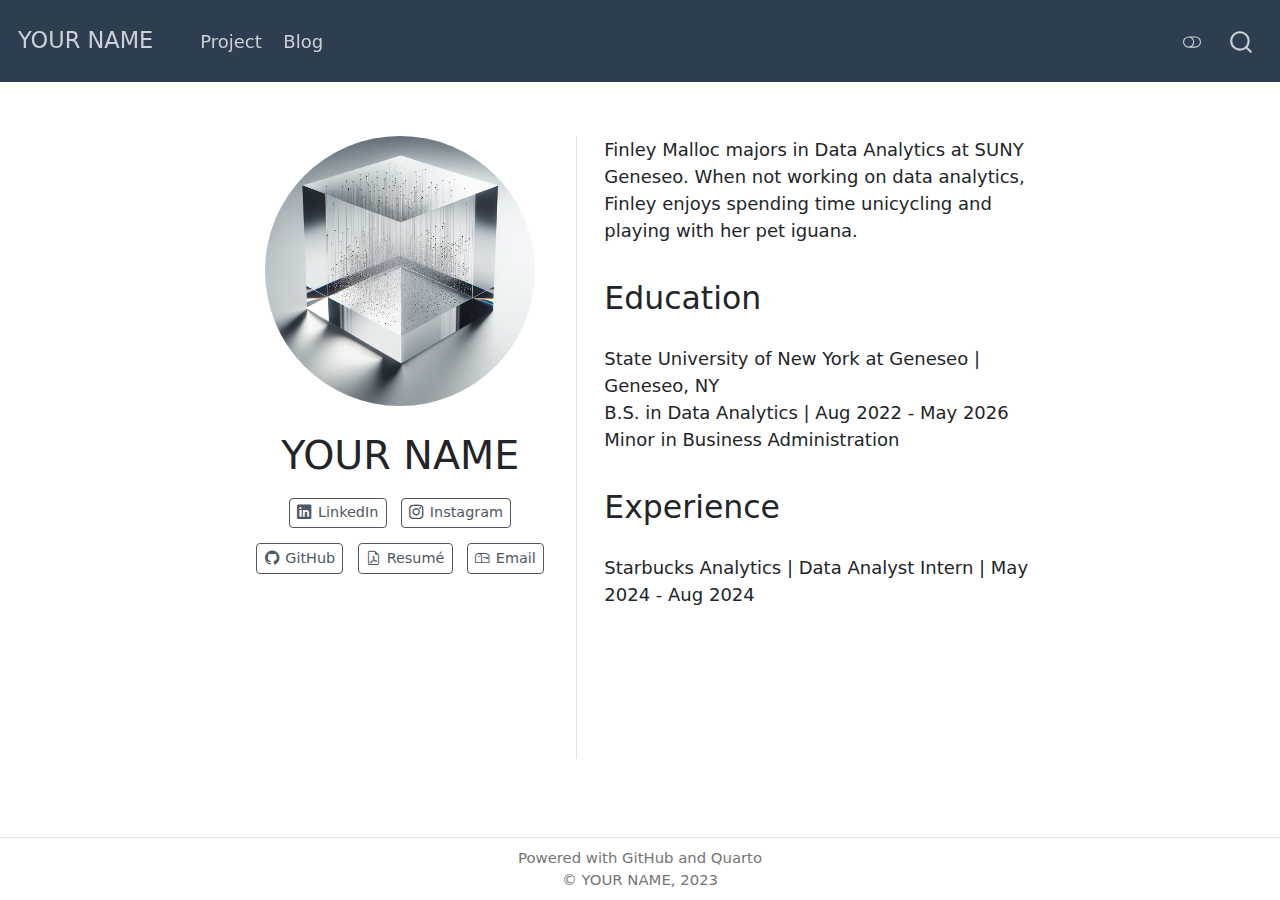
==== index.html @ 41de1e1e "my website" ====
<!DOCTYPE html>
<html xmlns="http://www.w3.org/1999/xhtml" lang="en" xml:lang="en"><head>

<meta charset="utf-8">
<meta name="generator" content="quarto-1.2.475">

<meta name="viewport" content="width=device-width, initial-scale=1.0, user-scalable=yes">


<title>YOUR NAME</title>
<style>
code{white-space: pre-wrap;}
span.smallcaps{font-variant: small-caps;}
div.columns{display: flex; gap: min(4vw, 1.5em);}
div.column{flex: auto; overflow-x: auto;}
div.hanging-indent{margin-left: 1.5em; text-indent: -1.5em;}
ul.task-list{list-style: none;}
ul.task-list li input[type="checkbox"] {
  width: 0.8em;
  margin: 0 0.8em 0.2em -1.6em;
  vertical-align: middle;
}
</style>


<script src="site_libs/quarto-nav/quarto-nav.js"></script>
<script src="site_libs/clipboard/clipboard.min.js"></script>
<script src="site_libs/quarto-search/autocomplete.umd.js"></script>
<script src="site_libs/quarto-search/fuse.min.js"></script>
<script src="site_libs/quarto-search/quarto-search.js"></script>
<meta name="quarto:offset" content="./">
<script src="site_libs/quarto-html/quarto.js"></script>
<script src="site_libs/quarto-html/popper.min.js"></script>
<script src="site_libs/quarto-html/tippy.umd.min.js"></script>
<link href="site_libs/quarto-html/tippy.css" rel="stylesheet">
<link href="site_libs/quarto-html/quarto-syntax-highlighting.css" rel="stylesheet" class="quarto-color-scheme" id="quarto-text-highlighting-styles">
<link href="site_libs/quarto-html/quarto-syntax-highlighting-dark.css" rel="prefetch" class="quarto-color-scheme quarto-color-alternate" id="quarto-text-highlighting-styles">
<script src="site_libs/bootstrap/bootstrap.min.js"></script>
<link href="site_libs/bootstrap/bootstrap-icons.css" rel="stylesheet">
<link href="site_libs/bootstrap/bootstrap.min.css" rel="stylesheet" class="quarto-color-scheme" id="quarto-bootstrap" data-mode="light">
<link href="site_libs/bootstrap/bootstrap-dark.min.css" rel="prefetch" class="quarto-color-scheme quarto-color-alternate" id="quarto-bootstrap" data-mode="dark">
<script id="quarto-search-options" type="application/json">{
  "location": "navbar",
  "copy-button": false,
  "collapse-after": 3,
  "panel-placement": "end",
  "type": "overlay",
  "limit": 20,
  "language": {
    "search-no-results-text": "No results",
    "search-matching-documents-text": "matching documents",
    "search-copy-link-title": "Copy link to search",
    "search-hide-matches-text": "Hide additional matches",
    "search-more-match-text": "more match in this document",
    "search-more-matches-text": "more matches in this document",
    "search-clear-button-title": "Clear",
    "search-detached-cancel-button-title": "Cancel",
    "search-submit-button-title": "Submit"
  }
}</script>


<link rel="stylesheet" href="styles.css">
</head>

<body class="nav-fixed fullcontent">

<div id="quarto-search-results"></div>
  <header id="quarto-header" class="headroom fixed-top">
    <nav class="navbar navbar-expand-lg navbar-dark ">
      <div class="navbar-container container-fluid">
      <div class="navbar-brand-container">
    <a class="navbar-brand" href="./index.html">
    <span class="navbar-title">YOUR NAME</span>
    </a>
  </div>
          <button class="navbar-toggler" type="button" data-bs-toggle="collapse" data-bs-target="#navbarCollapse" aria-controls="navbarCollapse" aria-expanded="false" aria-label="Toggle navigation" onclick="if (window.quartoToggleHeadroom) { window.quartoToggleHeadroom(); }">
  <span class="navbar-toggler-icon"></span>
</button>
          <div class="collapse navbar-collapse" id="navbarCollapse">
            <ul class="navbar-nav navbar-nav-scroll me-auto">
  <li class="nav-item">
    <a class="nav-link" href="./project.html">
 <span class="menu-text">Project</span></a>
  </li>  
  <li class="nav-item">
    <a class="nav-link" href="./blog-listing.html">
 <span class="menu-text">Blog</span></a>
  </li>  
</ul>
              <div class="quarto-toggle-container">
                  <a href="" class="quarto-color-scheme-toggle nav-link" onclick="window.quartoToggleColorScheme(); return false;" title="Toggle dark mode"><i class="bi"></i></a>
              </div>
              <div id="quarto-search" class="" title="Search"></div>
          </div> <!-- /navcollapse -->
      </div> <!-- /container-fluid -->
    </nav>
</header>
<!-- content -->
<div id="quarto-content" class="quarto-container page-columns page-rows-contents page-layout-article page-navbar">
<!-- sidebar -->
<!-- margin-sidebar -->
    
<!-- main -->
<div class="quarto-about-trestles">
  <div class="about-entity">
    <img src="img/profile.png" class="about-image
  round " style="height: 15em; width: 15em;">
<header id="title-block-header" class="quarto-title-block default">
<div class="quarto-title">
<h1 class="title">YOUR NAME</h1>
</div>
<div class="quarto-title-meta">
  </div>
</header>
    <div class="about-links">
  <a href="https://linkedin.com" class="about-link">
    <i class="bi bi-linkedin"></i>
     <span class="about-link-text">LinkedIn</span>
  </a>
  <a href="https://instagram.com" class="about-link">
    <i class="bi bi-instagram"></i>
     <span class="about-link-text">Instagram</span>
  </a>
  <a href="https://github.com" class="about-link">
    <i class="bi bi-github"></i>
     <span class="about-link-text">GitHub</span>
  </a>
  <a href="https://GITHUB_USERNAME.github.io/resume-example.pdf" class="about-link">
    <i class="bi bi-file-earmark-pdf"></i>
     <span class="about-link-text">Resumé</span>
  </a>
  <a href="mailto:YOUR_EMAIL@geneseo.edu" class="about-link">
    <i class="bi bi-mailbox"></i>
     <span class="about-link-text">Email</span>
  </a>
</div>
  </div>
  <div class="about-contents"><main class="content" id="quarto-document-content">
<p>Finley Malloc majors in Data Analytics at SUNY Geneseo. When not working on data analytics, Finley enjoys spending time unicycling and playing with her pet iguana.</p>
<section id="education" class="level2">
<h2 data-anchor-id="education">Education</h2>
<p>State University of New York at Geneseo | Geneseo, NY <br> B.S. in Data Analytics | Aug 2022 - May 2026 <br> Minor in Business Administration</p>
</section>
<section id="experience" class="level2">
<h2 data-anchor-id="experience">Experience</h2>
<p>Starbucks Analytics | Data Analyst Intern | May 2024 - Aug 2024</p>


</section>
</main></div>
</div>
 <!-- /main -->
<script type="text/javascript" src="links.js"></script>
<script id="quarto-html-after-body" type="application/javascript">
window.document.addEventListener("DOMContentLoaded", function (event) {
  const toggleBodyColorMode = (bsSheetEl) => {
    const mode = bsSheetEl.getAttribute("data-mode");
    const bodyEl = window.document.querySelector("body");
    if (mode === "dark") {
      bodyEl.classList.add("quarto-dark");
      bodyEl.classList.remove("quarto-light");
    } else {
      bodyEl.classList.add("quarto-light");
      bodyEl.classList.remove("quarto-dark");
    }
  }
  const toggleBodyColorPrimary = () => {
    const bsSheetEl = window.document.querySelector("link#quarto-bootstrap");
    if (bsSheetEl) {
      toggleBodyColorMode(bsSheetEl);
    }
  }
  toggleBodyColorPrimary();  
  const disableStylesheet = (stylesheets) => {
    for (let i=0; i < stylesheets.length; i++) {
      const stylesheet = stylesheets[i];
      stylesheet.rel = 'prefetch';
    }
  }
  const enableStylesheet = (stylesheets) => {
    for (let i=0; i < stylesheets.length; i++) {
      const stylesheet = stylesheets[i];
      stylesheet.rel = 'stylesheet';
    }
  }
  const manageTransitions = (selector, allowTransitions) => {
    const els = window.document.querySelectorAll(selector);
    for (let i=0; i < els.length; i++) {
      const el = els[i];
      if (allowTransitions) {
        el.classList.remove('notransition');
      } else {
        el.classList.add('notransition');
      }
    }
  }
  const toggleColorMode = (alternate) => {
    // Switch the stylesheets
    const alternateStylesheets = window.document.querySelectorAll('link.quarto-color-scheme.quarto-color-alternate');
    manageTransitions('#quarto-margin-sidebar .nav-link', false);
    if (alternate) {
      enableStylesheet(alternateStylesheets);
      for (const sheetNode of alternateStylesheets) {
        if (sheetNode.id === "quarto-bootstrap") {
          toggleBodyColorMode(sheetNode);
        }
      }
    } else {
      disableStylesheet(alternateStylesheets);
      toggleBodyColorPrimary();
    }
    manageTransitions('#quarto-margin-sidebar .nav-link', true);
    // Switch the toggles
    const toggles = window.document.querySelectorAll('.quarto-color-scheme-toggle');
    for (let i=0; i < toggles.length; i++) {
      const toggle = toggles[i];
      if (toggle) {
        if (alternate) {
          toggle.classList.add("alternate");     
        } else {
          toggle.classList.remove("alternate");
        }
      }
    }
    // Hack to workaround the fact that safari doesn't
    // properly recolor the scrollbar when toggling (#1455)
    if (navigator.userAgent.indexOf('Safari') > 0 && navigator.userAgent.indexOf('Chrome') == -1) {
      manageTransitions("body", false);
      window.scrollTo(0, 1);
      setTimeout(() => {
        window.scrollTo(0, 0);
        manageTransitions("body", true);
      }, 40);  
    }
  }
  const isFileUrl = () => { 
    return window.location.protocol === 'file:';
  }
  const hasAlternateSentinel = () => {  
    let styleSentinel = getColorSchemeSentinel();
    if (styleSentinel !== null) {
      return styleSentinel === "alternate";
    } else {
      return false;
    }
  }
  const setStyleSentinel = (alternate) => {
    const value = alternate ? "alternate" : "default";
    if (!isFileUrl()) {
      window.localStorage.setItem("quarto-color-scheme", value);
    } else {
      localAlternateSentinel = value;
    }
  }
  const getColorSchemeSentinel = () => {
    if (!isFileUrl()) {
      const storageValue = window.localStorage.getItem("quarto-color-scheme");
      return storageValue != null ? storageValue : localAlternateSentinel;
    } else {
      return localAlternateSentinel;
    }
  }
  let localAlternateSentinel = 'default';
  // Dark / light mode switch
  window.quartoToggleColorScheme = () => {
    // Read the current dark / light value 
    let toAlternate = !hasAlternateSentinel();
    toggleColorMode(toAlternate);
    setStyleSentinel(toAlternate);
  };
  // Ensure there is a toggle, if there isn't float one in the top right
  if (window.document.querySelector('.quarto-color-scheme-toggle') === null) {
    const a = window.document.createElement('a');
    a.classList.add('top-right');
    a.classList.add('quarto-color-scheme-toggle');
    a.href = "";
    a.onclick = function() { try { window.quartoToggleColorScheme(); } catch {} return false; };
    const i = window.document.createElement("i");
    i.classList.add('bi');
    a.appendChild(i);
    window.document.body.appendChild(a);
  }
  // Switch to dark mode if need be
  if (hasAlternateSentinel()) {
    toggleColorMode(true);
  } else {
    toggleColorMode(false);
  }
  const clipboard = new window.ClipboardJS('.code-copy-button', {
    target: function(trigger) {
      return trigger.previousElementSibling;
    }
  });
  clipboard.on('success', function(e) {
    // button target
    const button = e.trigger;
    // don't keep focus
    button.blur();
    // flash "checked"
    button.classList.add('code-copy-button-checked');
    var currentTitle = button.getAttribute("title");
    button.setAttribute("title", "Copied!");
    let tooltip;
    if (window.bootstrap) {
      button.setAttribute("data-bs-toggle", "tooltip");
      button.setAttribute("data-bs-placement", "left");
      button.setAttribute("data-bs-title", "Copied!");
      tooltip = new bootstrap.Tooltip(button, 
        { trigger: "manual", 
          customClass: "code-copy-button-tooltip",
          offset: [0, -8]});
      tooltip.show();    
    }
    setTimeout(function() {
      if (tooltip) {
        tooltip.hide();
        button.removeAttribute("data-bs-title");
        button.removeAttribute("data-bs-toggle");
        button.removeAttribute("data-bs-placement");
      }
      button.setAttribute("title", currentTitle);
      button.classList.remove('code-copy-button-checked');
    }, 1000);
    // clear code selection
    e.clearSelection();
  });
  function tippyHover(el, contentFn) {
    const config = {
      allowHTML: true,
      content: contentFn,
      maxWidth: 500,
      delay: 100,
      arrow: false,
      appendTo: function(el) {
          return el.parentElement;
      },
      interactive: true,
      interactiveBorder: 10,
      theme: 'quarto',
      placement: 'bottom-start'
    };
    window.tippy(el, config); 
  }
  const noterefs = window.document.querySelectorAll('a[role="doc-noteref"]');
  for (var i=0; i<noterefs.length; i++) {
    const ref = noterefs[i];
    tippyHover(ref, function() {
      // use id or data attribute instead here
      let href = ref.getAttribute('data-footnote-href') || ref.getAttribute('href');
      try { href = new URL(href).hash; } catch {}
      const id = href.replace(/^#\/?/, "");
      const note = window.document.getElementById(id);
      return note.innerHTML;
    });
  }
  const findCites = (el) => {
    const parentEl = el.parentElement;
    if (parentEl) {
      const cites = parentEl.dataset.cites;
      if (cites) {
        return {
          el,
          cites: cites.split(' ')
        };
      } else {
        return findCites(el.parentElement)
      }
    } else {
      return undefined;
    }
  };
  var bibliorefs = window.document.querySelectorAll('a[role="doc-biblioref"]');
  for (var i=0; i<bibliorefs.length; i++) {
    const ref = bibliorefs[i];
    const citeInfo = findCites(ref);
    if (citeInfo) {
      tippyHover(citeInfo.el, function() {
        var popup = window.document.createElement('div');
        citeInfo.cites.forEach(function(cite) {
          var citeDiv = window.document.createElement('div');
          citeDiv.classList.add('hanging-indent');
          citeDiv.classList.add('csl-entry');
          var biblioDiv = window.document.getElementById('ref-' + cite);
          if (biblioDiv) {
            citeDiv.innerHTML = biblioDiv.innerHTML;
          }
          popup.appendChild(citeDiv);
        });
        return popup.innerHTML;
      });
    }
  }
});
</script>
</div> <!-- /content -->
<footer class="footer">
  <div class="nav-footer">
      <div class="nav-footer-center">Powered with GitHub and Quarto<br>© YOUR NAME, 2023</div>
  </div>
</footer>



</body></html>
---- site_libs/quarto-html/tippy.css ----
.tippy-box[data-animation=fade][data-state=hidden]{opacity:0}[data-tippy-root]{max-width:calc(100vw - 10px)}.tippy-box{position:relative;background-color:#333;color:#fff;border-radius:4px;font-size:14px;line-height:1.4;white-space:normal;outline:0;transition-property:transform,visibility,opacity}.tippy-box[data-placement^=top]>.tippy-arrow{bottom:0}.tippy-box[data-placement^=top]>.tippy-arrow:before{bottom:-7px;left:0;border-width:8px 8px 0;border-top-color:initial;transform-origin:center top}.tippy-box[data-placement^=bottom]>.tippy-arrow{top:0}.tippy-box[data-placement^=bottom]>.tippy-arrow:before{top:-7px;left:0;border-width:0 8px 8px;border-bottom-color:initial;transform-origin:center bottom}.tippy-box[data-placement^=left]>.tippy-arrow{right:0}.tippy-box[data-placement^=left]>.tippy-arrow:before{border-width:8px 0 8px 8px;border-left-color:initial;right:-7px;transform-origin:center left}.tippy-box[data-placement^=right]>.tippy-arrow{left:0}.tippy-box[data-placement^=right]>.tippy-arrow:before{left:-7px;border-width:8px 8px 8px 0;border-right-color:initial;transform-origin:center right}.tippy-box[data-inertia][data-state=visible]{transition-timing-function:cubic-bezier(.54,1.5,.38,1.11)}.tippy-arrow{width:16px;height:16px;color:#333}.tippy-arrow:before{content:"";position:absolute;border-color:transparent;border-style:solid}.tippy-content{position:relative;padding:5px 9px;z-index:1}
---- site_libs/quarto-html/quarto-syntax-highlighting.css ----
/* quarto syntax highlight colors */
:root {
  --quarto-hl-al-color: #95da4c;
  --quarto-hl-an-color: #50a14f;
  --quarto-hl-at-color: #a626a4;
  --quarto-hl-bn-color: #986801;
  --quarto-hl-bu-color: #a626a4;
  --quarto-hl-ch-color: #50a14f;
  --quarto-hl-co-color: #a0a1a7;
  --quarto-hl-cv-color: #e45649;
  --quarto-hl-cn-color: #986801;
  --quarto-hl-cf-color: #a626a4;
  --quarto-hl-dt-color: #a626a4;
  --quarto-hl-dv-color: #986801;
  --quarto-hl-do-color: #e45649;
  --quarto-hl-er-color: #f44747;
  --quarto-hl-ex-color: #4078f2;
  --quarto-hl-fl-color: #986801;
  --quarto-hl-fu-color: #4078f2;
  --quarto-hl-im-color: #50a14f;
  --quarto-hl-in-color: #c45b00;
  --quarto-hl-kw-color: #a626a4;
  --quarto-hl-op-color: #a626a4;
  --quarto-hl-pp-color: #a626a4;
  --quarto-hl-re-color: #2980b9;
  --quarto-hl-sc-color: #0184bc;
  --quarto-hl-ss-color: #da4453;
  --quarto-hl-st-color: #50a14f;
  --quarto-hl-va-color: #e45649;
  --quarto-hl-vs-color: #da4453;
  --quarto-hl-wa-color: #da4453;
}

/* other quarto variables */
:root {
  --quarto-font-monospace: SFMono-Regular, Menlo, Monaco, Consolas, "Liberation Mono", "Courier New", monospace;
}

code span.al {
  font-weight: bold;
  color: #95da4c;
}

code span.an {
  color: #50a14f;
}

code span.at {
  color: #a626a4;
}

code span.bn {
  color: #986801;
}

code span.bu {
  color: #a626a4;
}

code span.ch {
  color: #50a14f;
}

code span.co {
  font-style: italic;
  color: #a0a1a7;
}

code span.cv {
  font-style: italic;
  color: #e45649;
}

code span.cn {
  color: #986801;
}

code span.cf {
  color: #a626a4;
}

code span.dt {
  color: #a626a4;
}

code span.dv {
  color: #986801;
}

code span.do {
  color: #e45649;
}

code span.er {
  color: #f44747;
  text-decoration: underline;
}

code span.ex {
  font-weight: bold;
  color: #4078f2;
}

code span.fl {
  color: #986801;
}

code span.fu {
  color: #4078f2;
}

code span.im {
  color: #50a14f;
}

code span.in {
  color: #c45b00;
}

code span.kw {
  color: #a626a4;
}

pre > code.sourceCode > span {
  color: #383a42;
}

code span {
  color: #383a42;
}

code.sourceCode > span {
  color: #383a42;
}

div.sourceCode,
div.sourceCode pre.sourceCode {
  color: #383a42;
}

code span.op {
  color: #a626a4;
}

code span.pp {
  color: #a626a4;
}

code span.re {
  color: #2980b9;
}

code span.sc {
  color: #0184bc;
}

code span.ss {
  color: #da4453;
}

code span.st {
  color: #50a14f;
}

code span.va {
  color: #e45649;
}

code span.vs {
  color: #da4453;
}

code span.wa {
  color: #da4453;
}

.prevent-inlining {
  content: "</";
}

/*# sourceMappingURL=debc5d5d77c3f9108843748ff7464032.css.map */
---- site_libs/quarto-html/quarto-syntax-highlighting-dark.css ----
/* quarto syntax highlight colors */
:root {
  --quarto-hl-al-color: #95da4c;
  --quarto-hl-an-color: #98c379;
  --quarto-hl-at-color: #c678dd;
  --quarto-hl-bn-color: #d19a66;
  --quarto-hl-bu-color: #c678dd;
  --quarto-hl-ch-color: #98c379;
  --quarto-hl-co-color: #5c6370;
  --quarto-hl-cv-color: #e06c75;
  --quarto-hl-cn-color: #d19a66;
  --quarto-hl-cf-color: #c678dd;
  --quarto-hl-dt-color: #c678dd;
  --quarto-hl-dv-color: #d19a66;
  --quarto-hl-do-color: #a43340;
  --quarto-hl-er-color: #f44747;
  --quarto-hl-ex-color: #61afef;
  --quarto-hl-fl-color: #d19a66;
  --quarto-hl-fu-color: #61afef;
  --quarto-hl-im-color: #98c379;
  --quarto-hl-in-color: #c45b00;
  --quarto-hl-kw-color: #c678dd;
  --quarto-hl-op-color: #c678dd;
  --quarto-hl-pp-color: #c678dd;
  --quarto-hl-re-color: #2980b9;
  --quarto-hl-sc-color: #56b6c2;
  --quarto-hl-ss-color: #da4453;
  --quarto-hl-st-color: #98c379;
  --quarto-hl-va-color: #e06c75;
  --quarto-hl-vs-color: #da4453;
  --quarto-hl-wa-color: #da4453;
}

/* other quarto variables */
:root {
  --quarto-font-monospace: SFMono-Regular, Menlo, Monaco, Consolas, "Liberation Mono", "Courier New", monospace;
}

code span.al {
  font-weight: bold;
  color: #95da4c;
}

code span.an {
  color: #98c379;
}

code span.at {
  color: #c678dd;
}

code span.bn {
  color: #d19a66;
}

code span.bu {
  color: #c678dd;
}

code span.ch {
  color: #98c379;
}

code span.co {
  font-style: italic;
  color: #5c6370;
}

code span.cv {
  font-style: italic;
  color: #e06c75;
}

code span.cn {
  color: #d19a66;
}

code span.cf {
  color: #c678dd;
}

code span.dt {
  color: #c678dd;
}

code span.dv {
  color: #d19a66;
}

code span.do {
  color: #a43340;
}

code span.er {
  color: #f44747;
  text-decoration: underline;
}

code span.ex {
  font-weight: bold;
  color: #61afef;
}

code span.fl {
  color: #d19a66;
}

code span.fu {
  color: #61afef;
}

code span.im {
  color: #98c379;
}

code span.in {
  color: #c45b00;
}

code span.kw {
  color: #c678dd;
}

pre > code.sourceCode > span {
  color: #abb2bf;
}

code span {
  color: #abb2bf;
}

code.sourceCode > span {
  color: #abb2bf;
}

div.sourceCode,
div.sourceCode pre.sourceCode {
  color: #abb2bf;
}

code span.op {
  color: #c678dd;
}

code span.pp {
  color: #c678dd;
}

code span.re {
  color: #2980b9;
}

code span.sc {
  color: #56b6c2;
}

code span.ss {
  color: #da4453;
}

code span.st {
  color: #98c379;
}

code span.va {
  color: #e06c75;
}

code span.vs {
  color: #da4453;
}

code span.wa {
  color: #da4453;
}

.prevent-inlining {
  content: "</";
}

/*# sourceMappingURL=935a306eefa94366c21e1a970dddb765.css.map */
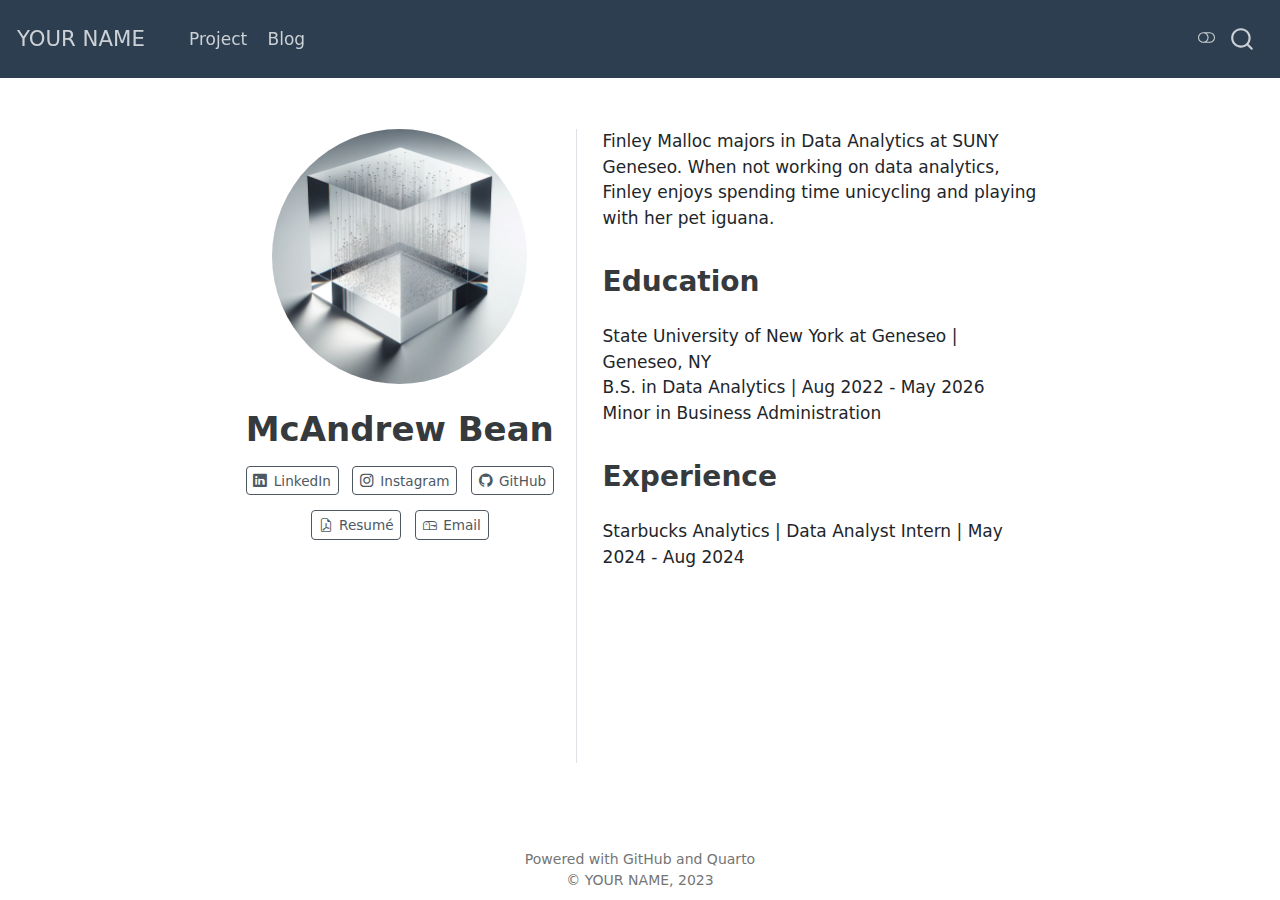
==== commit 8128afd7: "my website" ====
--- a/index.html
+++ b/index.html
@@ -2,12 +2,12 @@
 <html xmlns="http://www.w3.org/1999/xhtml" lang="en" xml:lang="en"><head>
 
 <meta charset="utf-8">
-<meta name="generator" content="quarto-1.2.475">
+<meta name="generator" content="quarto-1.3.353">
 
 <meta name="viewport" content="width=device-width, initial-scale=1.0, user-scalable=yes">
 
 
-<title>YOUR NAME</title>
+<title>YOUR NAME - McAndrew Bean</title>
 <style>
 code{white-space: pre-wrap;}
 span.smallcaps{font-variant: small-caps;}
@@ -17,7 +17,7 @@
 ul.task-list{list-style: none;}
 ul.task-list li input[type="checkbox"] {
   width: 0.8em;
-  margin: 0 0.8em 0.2em -1.6em;
+  margin: 0 0.8em 0.2em -1em; /* quarto-specific, see https://github.com/quarto-dev/quarto-cli/issues/4556 */ 
   vertical-align: middle;
 }
 </style>
@@ -74,24 +74,24 @@
     <span class="navbar-title">YOUR NAME</span>
     </a>
   </div>
+            <div id="quarto-search" class="" title="Search"></div>
           <button class="navbar-toggler" type="button" data-bs-toggle="collapse" data-bs-target="#navbarCollapse" aria-controls="navbarCollapse" aria-expanded="false" aria-label="Toggle navigation" onclick="if (window.quartoToggleHeadroom) { window.quartoToggleHeadroom(); }">
   <span class="navbar-toggler-icon"></span>
 </button>
           <div class="collapse navbar-collapse" id="navbarCollapse">
             <ul class="navbar-nav navbar-nav-scroll me-auto">
   <li class="nav-item">
-    <a class="nav-link" href="./project.html">
+    <a class="nav-link" href="./project.html" rel="" target="">
  <span class="menu-text">Project</span></a>
   </li>  
   <li class="nav-item">
-    <a class="nav-link" href="./blog-listing.html">
+    <a class="nav-link" href="./blog-listing.html" rel="" target="">
  <span class="menu-text">Blog</span></a>
   </li>  
 </ul>
-              <div class="quarto-toggle-container">
-                  <a href="" class="quarto-color-scheme-toggle nav-link" onclick="window.quartoToggleColorScheme(); return false;" title="Toggle dark mode"><i class="bi"></i></a>
-              </div>
-              <div id="quarto-search" class="" title="Search"></div>
+            <div class="quarto-navbar-tools ms-auto">
+  <a href="" class="quarto-color-scheme-toggle quarto-navigation-tool  px-1" onclick="window.quartoToggleColorScheme(); return false;" title="Toggle dark mode"><i class="bi"></i></a>
+</div>
           </div> <!-- /navcollapse -->
       </div> <!-- /container-fluid -->
     </nav>
@@ -108,29 +108,29 @@
   round " style="height: 15em; width: 15em;">
 <header id="title-block-header" class="quarto-title-block default">
 <div class="quarto-title">
-<h1 class="title">YOUR NAME</h1>
+<h1 class="title">McAndrew Bean</h1>
 </div>
 <div class="quarto-title-meta">
   </div>
 </header>
     <div class="about-links">
-  <a href="https://linkedin.com" class="about-link">
+  <a href="https://linkedin.com" class="about-link" rel="" target="">
     <i class="bi bi-linkedin"></i>
      <span class="about-link-text">LinkedIn</span>
   </a>
-  <a href="https://instagram.com" class="about-link">
+  <a href="https://instagram.com" class="about-link" rel="" target="">
     <i class="bi bi-instagram"></i>
      <span class="about-link-text">Instagram</span>
   </a>
-  <a href="https://github.com" class="about-link">
+  <a href="https://github.com" class="about-link" rel="" target="">
     <i class="bi bi-github"></i>
      <span class="about-link-text">GitHub</span>
   </a>
-  <a href="https://GITHUB_USERNAME.github.io/resume-example.pdf" class="about-link">
+  <a href="https://GITHUB_USERNAME.github.io/resume-example.pdf" class="about-link" rel="" target="">
     <i class="bi bi-file-earmark-pdf"></i>
      <span class="about-link-text">Resumé</span>
   </a>
-  <a href="mailto:YOUR_EMAIL@geneseo.edu" class="about-link">
+  <a href="mailto:YOUR_EMAIL@geneseo.edu" class="about-link" rel="" target="">
     <i class="bi bi-mailbox"></i>
      <span class="about-link-text">Email</span>
   </a>
@@ -287,9 +287,23 @@
   } else {
     toggleColorMode(false);
   }
+  const isCodeAnnotation = (el) => {
+    for (const clz of el.classList) {
+      if (clz.startsWith('code-annotation-')) {                     
+        return true;
+      }
+    }
+    return false;
+  }
   const clipboard = new window.ClipboardJS('.code-copy-button', {
-    target: function(trigger) {
-      return trigger.previousElementSibling;
+    text: function(trigger) {
+      const codeEl = trigger.previousElementSibling.cloneNode(true);
+      for (const childEl of codeEl.children) {
+        if (isCodeAnnotation(childEl)) {
+          childEl.remove();
+        }
+      }
+      return codeEl.innerText;
     }
   });
   clipboard.on('success', function(e) {
@@ -354,6 +368,92 @@
       return note.innerHTML;
     });
   }
+      let selectedAnnoteEl;
+      const selectorForAnnotation = ( cell, annotation) => {
+        let cellAttr = 'data-code-cell="' + cell + '"';
+        let lineAttr = 'data-code-annotation="' +  annotation + '"';
+        const selector = 'span[' + cellAttr + '][' + lineAttr + ']';
+        return selector;
+      }
+      const selectCodeLines = (annoteEl) => {
+        const doc = window.document;
+        const targetCell = annoteEl.getAttribute("data-target-cell");
+        const targetAnnotation = annoteEl.getAttribute("data-target-annotation");
+        const annoteSpan = window.document.querySelector(selectorForAnnotation(targetCell, targetAnnotation));
+        const lines = annoteSpan.getAttribute("data-code-lines").split(",");
+        const lineIds = lines.map((line) => {
+          return targetCell + "-" + line;
+        })
+        let top = null;
+        let height = null;
+        let parent = null;
+        if (lineIds.length > 0) {
+            //compute the position of the single el (top and bottom and make a div)
+            const el = window.document.getElementById(lineIds[0]);
+            top = el.offsetTop;
+            height = el.offsetHeight;
+            parent = el.parentElement.parentElement;
+          if (lineIds.length > 1) {
+            const lastEl = window.document.getElementById(lineIds[lineIds.length - 1]);
+            const bottom = lastEl.offsetTop + lastEl.offsetHeight;
+            height = bottom - top;
+          }
+          if (top !== null && height !== null && parent !== null) {
+            // cook up a div (if necessary) and position it 
+            let div = window.document.getElementById("code-annotation-line-highlight");
+            if (div === null) {
+              div = window.document.createElement("div");
+              div.setAttribute("id", "code-annotation-line-highlight");
+              div.style.position = 'absolute';
+              parent.appendChild(div);
+            }
+            div.style.top = top - 2 + "px";
+            div.style.height = height + 4 + "px";
+            let gutterDiv = window.document.getElementById("code-annotation-line-highlight-gutter");
+            if (gutterDiv === null) {
+              gutterDiv = window.document.createElement("div");
+              gutterDiv.setAttribute("id", "code-annotation-line-highlight-gutter");
+              gutterDiv.style.position = 'absolute';
+              const codeCell = window.document.getElementById(targetCell);
+              const gutter = codeCell.querySelector('.code-annotation-gutter');
+              gutter.appendChild(gutterDiv);
+            }
+            gutterDiv.style.top = top - 2 + "px";
+            gutterDiv.style.height = height + 4 + "px";
+          }
+          selectedAnnoteEl = annoteEl;
+        }
+      };
+      const unselectCodeLines = () => {
+        const elementsIds = ["code-annotation-line-highlight", "code-annotation-line-highlight-gutter"];
+        elementsIds.forEach((elId) => {
+          const div = window.document.getElementById(elId);
+          if (div) {
+            div.remove();
+          }
+        });
+        selectedAnnoteEl = undefined;
+      };
+      // Attach click handler to the DT
+      const annoteDls = window.document.querySelectorAll('dt[data-target-cell]');
+      for (const annoteDlNode of annoteDls) {
+        annoteDlNode.addEventListener('click', (event) => {
+          const clickedEl = event.target;
+          if (clickedEl !== selectedAnnoteEl) {
+            unselectCodeLines();
+            const activeEl = window.document.querySelector('dt[data-target-cell].code-annotation-active');
+            if (activeEl) {
+              activeEl.classList.remove('code-annotation-active');
+            }
+            selectCodeLines(clickedEl);
+            clickedEl.classList.add('code-annotation-active');
+          } else {
+            // Unselect the line
+            unselectCodeLines();
+            clickedEl.classList.remove('code-annotation-active');
+          }
+        });
+      }
   const findCites = (el) => {
     const parentEl = el.parentElement;
     if (parentEl) {
@@ -396,7 +496,13 @@
 </div> <!-- /content -->
 <footer class="footer">
   <div class="nav-footer">
-      <div class="nav-footer-center">Powered with GitHub and Quarto<br>© YOUR NAME, 2023</div>
+    <div class="nav-footer-left">
+      &nbsp;
+    </div>   
+    <div class="nav-footer-center">Powered with GitHub and Quarto<br>© YOUR NAME, 2023</div>
+    <div class="nav-footer-right">
+      &nbsp;
+    </div>
   </div>
 </footer>
 
--- a/site_libs/quarto-html/quarto-syntax-highlighting.css
+++ b/site_libs/quarto-html/quarto-syntax-highlighting.css
@@ -37,6 +37,7 @@
 }
 
 code span.al {
+  background-color: #4d1f24;
   font-weight: bold;
   color: #95da4c;
 }
@@ -147,6 +148,7 @@
 }
 
 code span.re {
+  background-color: #153042;
   color: #2980b9;
 }
 
--- a/site_libs/quarto-html/quarto-syntax-highlighting-dark.css
+++ b/site_libs/quarto-html/quarto-syntax-highlighting-dark.css
@@ -37,6 +37,7 @@
 }
 
 code span.al {
+  background-color: #4d1f24;
   font-weight: bold;
   color: #95da4c;
 }
@@ -147,6 +148,7 @@
 }
 
 code span.re {
+  background-color: #153042;
   color: #2980b9;
 }
 
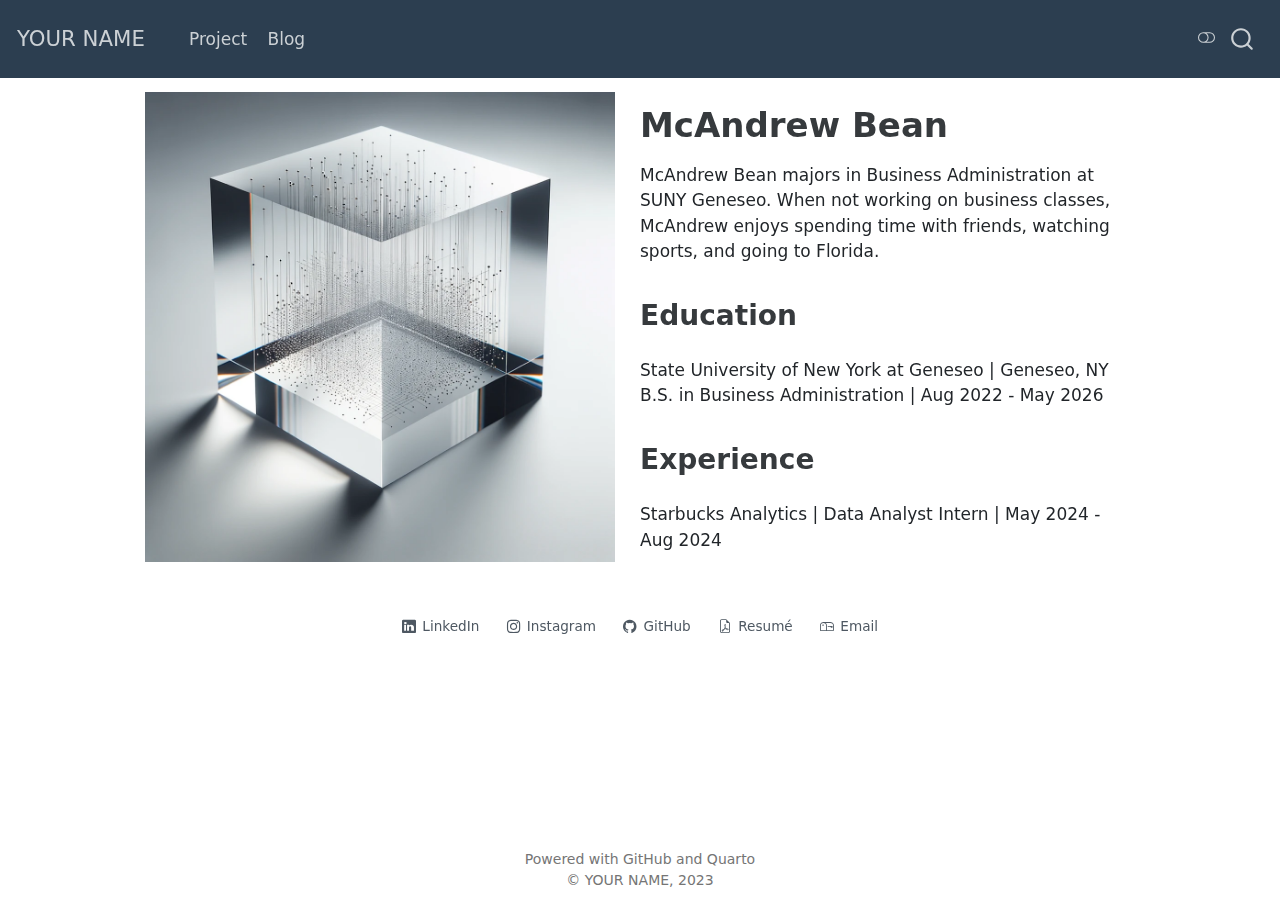
==== commit 945dec58: "my website" ====
--- a/index.html
+++ b/index.html
@@ -102,18 +102,30 @@
 <!-- margin-sidebar -->
     
 <!-- main -->
-<div class="quarto-about-trestles">
-  <div class="about-entity">
-    <img src="img/profile.png" class="about-image
-  round " style="height: 15em; width: 15em;">
-<header id="title-block-header" class="quarto-title-block default">
+<div class="quarto-about-broadside column-page">
+  <div class="about-main">
+    <div class="about-entity" style="background-image: url('img/profile.png')"></div>
+    <div class="about-contents"><header id="title-block-header" class="quarto-title-block default">
 <div class="quarto-title">
 <h1 class="title">McAndrew Bean</h1>
 </div>
 <div class="quarto-title-meta">
   </div>
-</header>
-    <div class="about-links">
+</header><main class="content" id="quarto-document-content">
+<p>McAndrew Bean majors in Business Administration at SUNY Geneseo. When not working on business classes, McAndrew enjoys spending time with friends, watching sports, and going to Florida.</p>
+<section id="education" class="level2">
+<h2 data-anchor-id="education">Education</h2>
+<p>State University of New York at Geneseo | Geneseo, NY <br> B.S. in Business Administration | Aug 2022 - May 2026 <br></p>
+</section>
+<section id="experience" class="level2">
+<h2 data-anchor-id="experience">Experience</h2>
+<p>Starbucks Analytics | Data Analyst Intern | May 2024 - Aug 2024</p>
+
+
+</section>
+</main></div>
+  </div>
+  <div class="about-links">
   <a href="https://linkedin.com" class="about-link" rel="" target="">
     <i class="bi bi-linkedin"></i>
      <span class="about-link-text">LinkedIn</span>
@@ -135,20 +147,6 @@
      <span class="about-link-text">Email</span>
   </a>
 </div>
-  </div>
-  <div class="about-contents"><main class="content" id="quarto-document-content">
-<p>Finley Malloc majors in Data Analytics at SUNY Geneseo. When not working on data analytics, Finley enjoys spending time unicycling and playing with her pet iguana.</p>
-<section id="education" class="level2">
-<h2 data-anchor-id="education">Education</h2>
-<p>State University of New York at Geneseo | Geneseo, NY <br> B.S. in Data Analytics | Aug 2022 - May 2026 <br> Minor in Business Administration</p>
-</section>
-<section id="experience" class="level2">
-<h2 data-anchor-id="experience">Experience</h2>
-<p>Starbucks Analytics | Data Analyst Intern | May 2024 - Aug 2024</p>
-
-
-</section>
-</main></div>
 </div>
  <!-- /main -->
 <script type="text/javascript" src="links.js"></script>
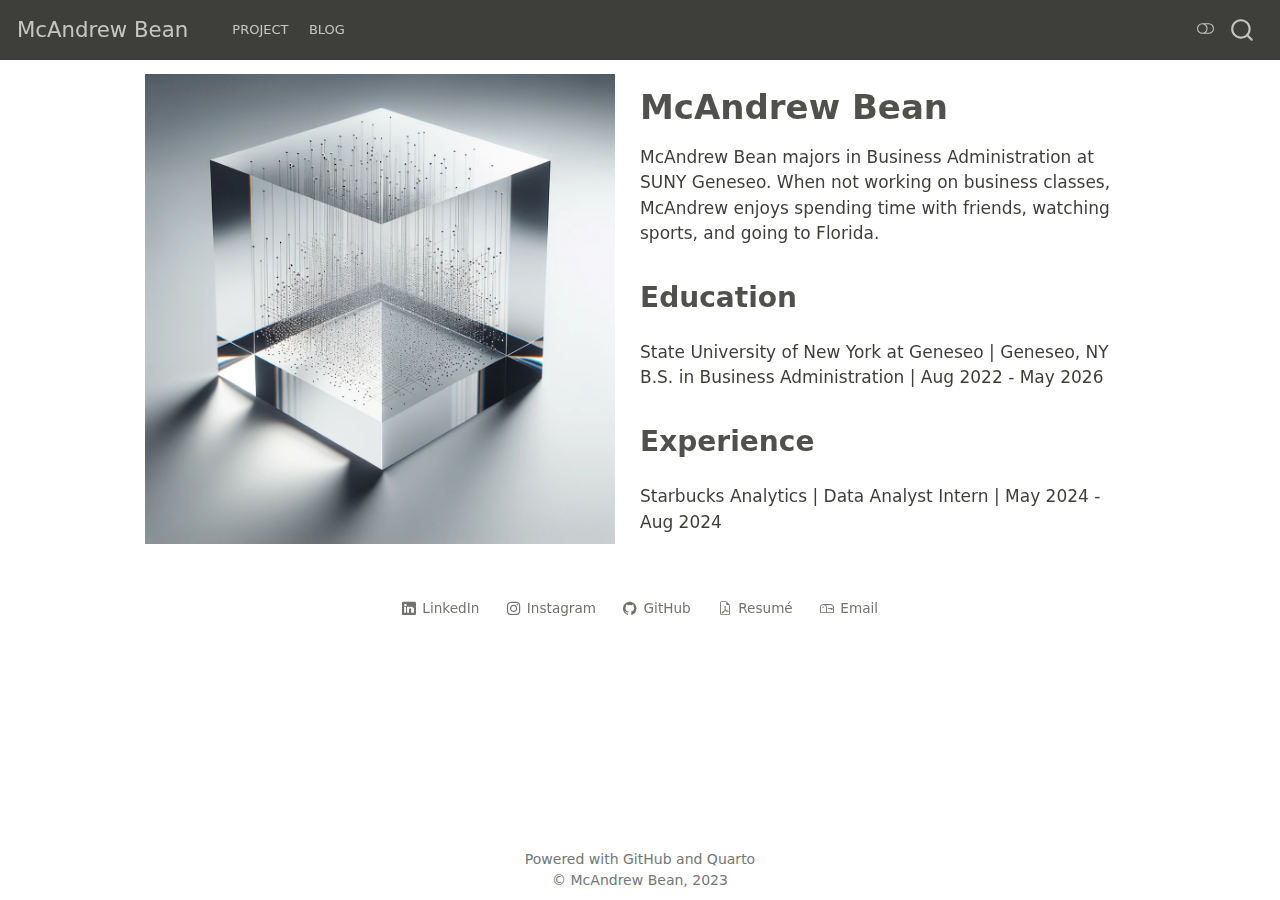
==== commit 97a15153: "my website" ====
--- a/index.html
+++ b/index.html
@@ -7,7 +7,7 @@
 <meta name="viewport" content="width=device-width, initial-scale=1.0, user-scalable=yes">
 
 
-<title>YOUR NAME - McAndrew Bean</title>
+<title>McAndrew Bean</title>
 <style>
 code{white-space: pre-wrap;}
 span.smallcaps{font-variant: small-caps;}
@@ -38,7 +38,7 @@
 <script src="site_libs/bootstrap/bootstrap.min.js"></script>
 <link href="site_libs/bootstrap/bootstrap-icons.css" rel="stylesheet">
 <link href="site_libs/bootstrap/bootstrap.min.css" rel="stylesheet" class="quarto-color-scheme" id="quarto-bootstrap" data-mode="light">
-<link href="site_libs/bootstrap/bootstrap-dark.min.css" rel="prefetch" class="quarto-color-scheme quarto-color-alternate" id="quarto-bootstrap" data-mode="dark">
+<link href="site_libs/bootstrap/bootstrap-dark.min.css" rel="prefetch" class="quarto-color-scheme quarto-color-alternate" id="quarto-bootstrap" data-mode="light">
 <script id="quarto-search-options" type="application/json">{
   "location": "navbar",
   "copy-button": false,
@@ -71,7 +71,7 @@
       <div class="navbar-container container-fluid">
       <div class="navbar-brand-container">
     <a class="navbar-brand" href="./index.html">
-    <span class="navbar-title">YOUR NAME</span>
+    <span class="navbar-title">McAndrew Bean</span>
     </a>
   </div>
             <div id="quarto-search" class="" title="Search"></div>
@@ -126,7 +126,7 @@
 </main></div>
   </div>
   <div class="about-links">
-  <a href="https://linkedin.com" class="about-link" rel="" target="">
+  <a href="https://www.linkedin.com/in/mac-bean-68327224a/" class="about-link" rel="" target="">
     <i class="bi bi-linkedin"></i>
      <span class="about-link-text">LinkedIn</span>
   </a>
@@ -497,7 +497,7 @@
     <div class="nav-footer-left">
       &nbsp;
     </div>   
-    <div class="nav-footer-center">Powered with GitHub and Quarto<br>© YOUR NAME, 2023</div>
+    <div class="nav-footer-center">Powered with GitHub and Quarto<br>© McAndrew Bean, 2023</div>
     <div class="nav-footer-right">
       &nbsp;
     </div>
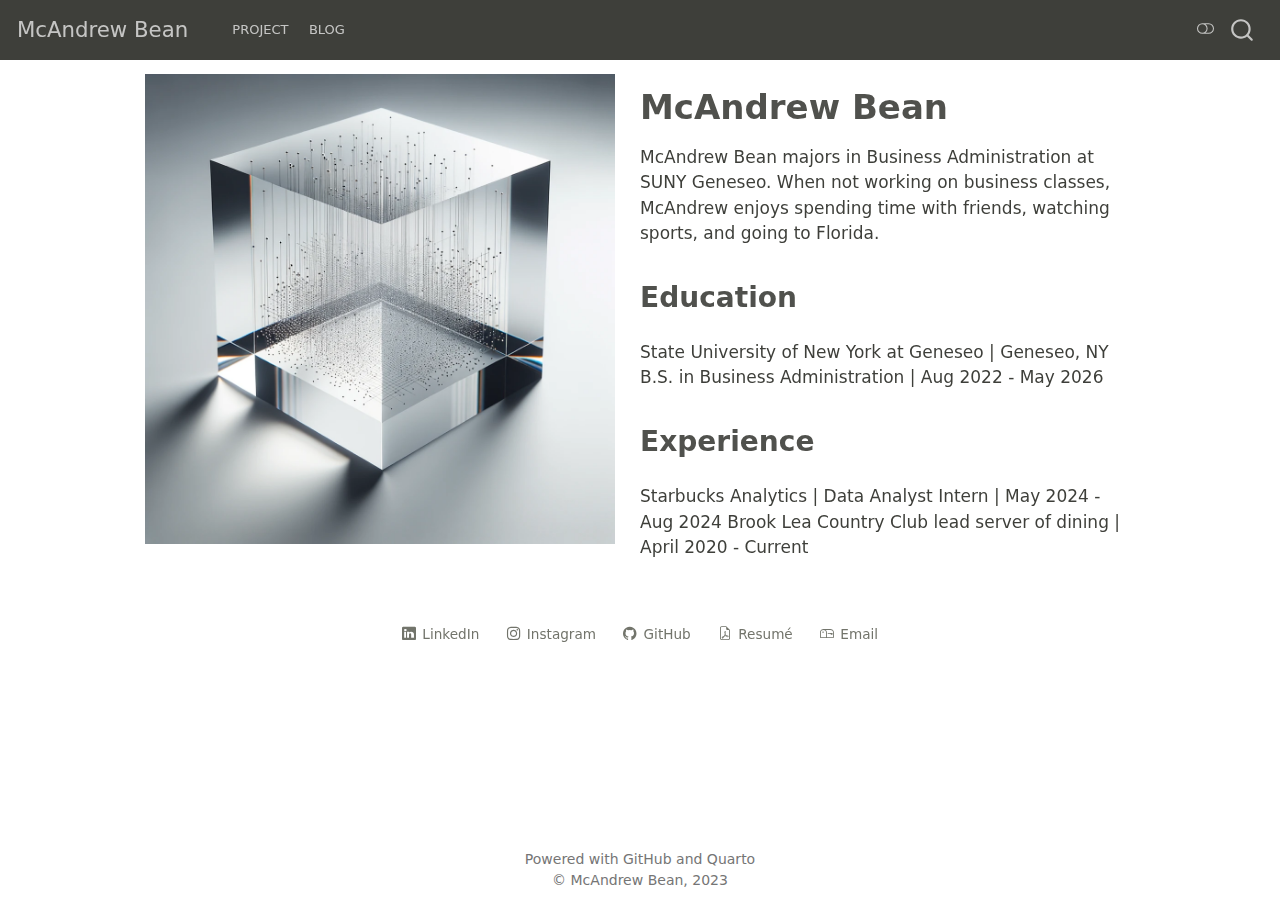
==== commit 7fa3da02: "my website" ====
--- a/index.html
+++ b/index.html
@@ -119,7 +119,7 @@
 </section>
 <section id="experience" class="level2">
 <h2 data-anchor-id="experience">Experience</h2>
-<p>Starbucks Analytics | Data Analyst Intern | May 2024 - Aug 2024</p>
+<p>Starbucks Analytics | Data Analyst Intern | May 2024 - Aug 2024 Brook Lea Country Club lead server of dining | April 2020 - Current</p>
 
 
 </section>
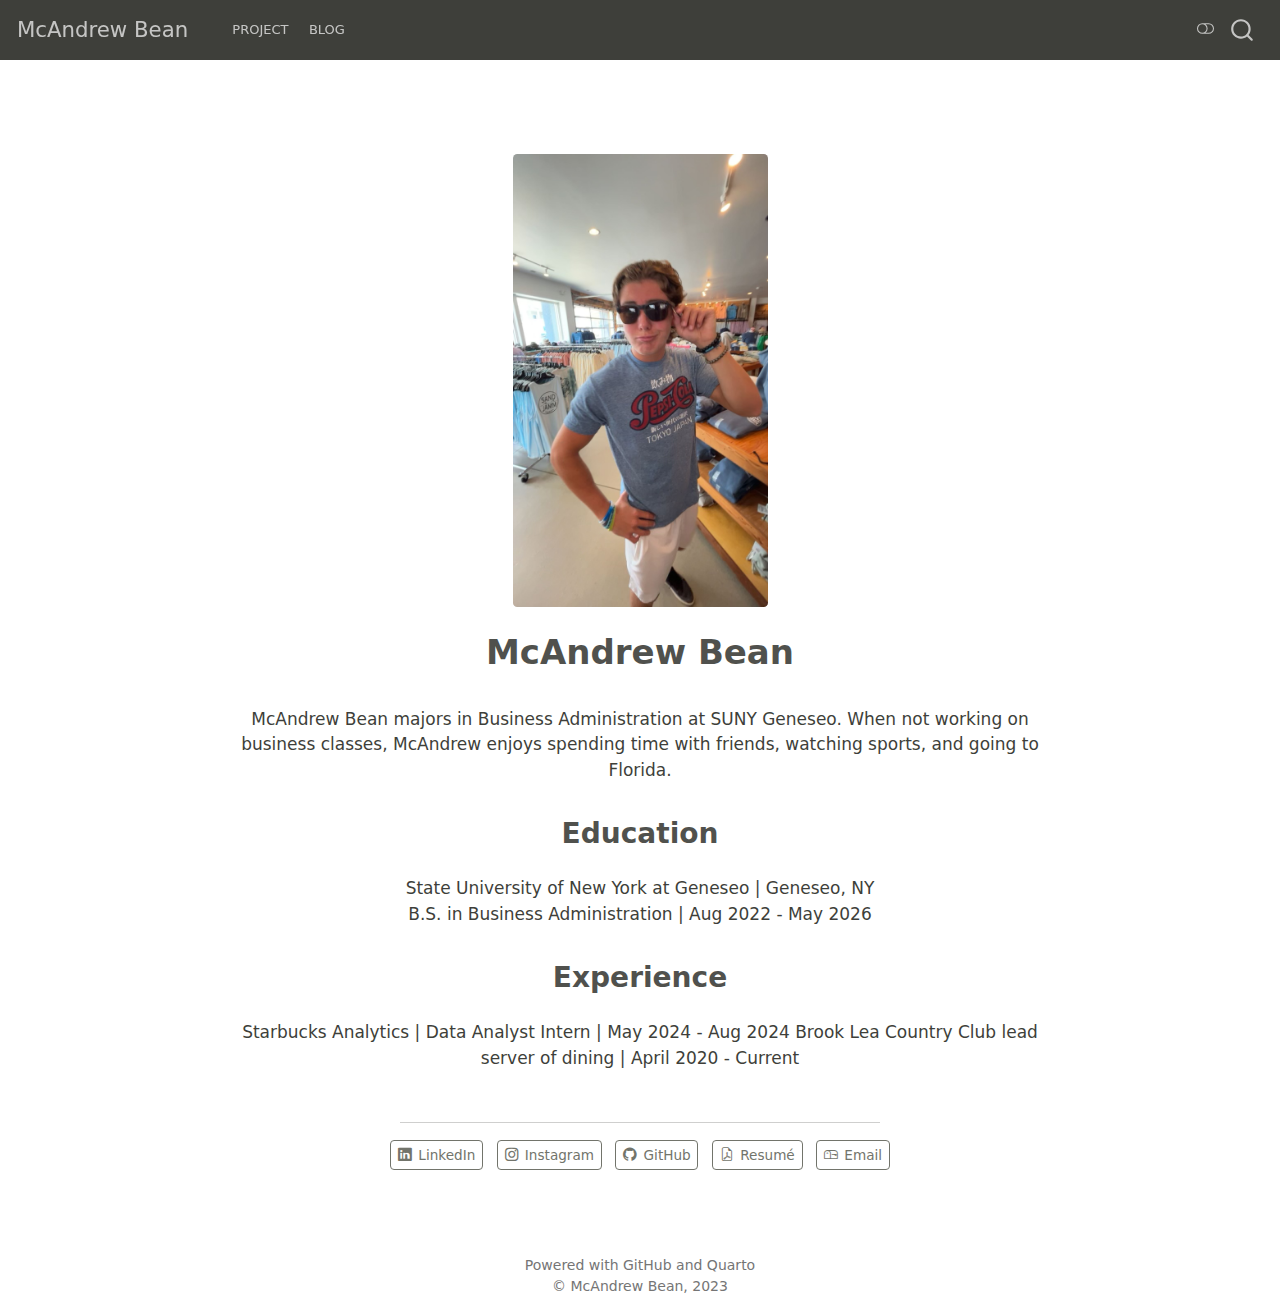
==== commit 27f8b7bd: "my website" ====
--- a/index.html
+++ b/index.html
@@ -102,10 +102,10 @@
 <!-- margin-sidebar -->
     
 <!-- main -->
-<div class="quarto-about-broadside column-page">
-  <div class="about-main">
-    <div class="about-entity" style="background-image: url('img/profile.png')"></div>
-    <div class="about-contents"><header id="title-block-header" class="quarto-title-block default">
+<div class="quarto-about-jolla">
+  <img src="Danl proj pic.png" class="about-image
+  rounded " style="width: 15em;">
+ <header id="title-block-header" class="quarto-title-block default">
 <div class="quarto-title">
 <h1 class="title">McAndrew Bean</h1>
 </div>
@@ -123,9 +123,9 @@
 
 
 </section>
-</main></div>
-  </div>
-  <div class="about-links">
+</main> 
+  <hr class="about-sep">
+   <div class="about-links">
   <a href="https://www.linkedin.com/in/mac-bean-68327224a/" class="about-link" rel="" target="">
     <i class="bi bi-linkedin"></i>
      <span class="about-link-text">LinkedIn</span>
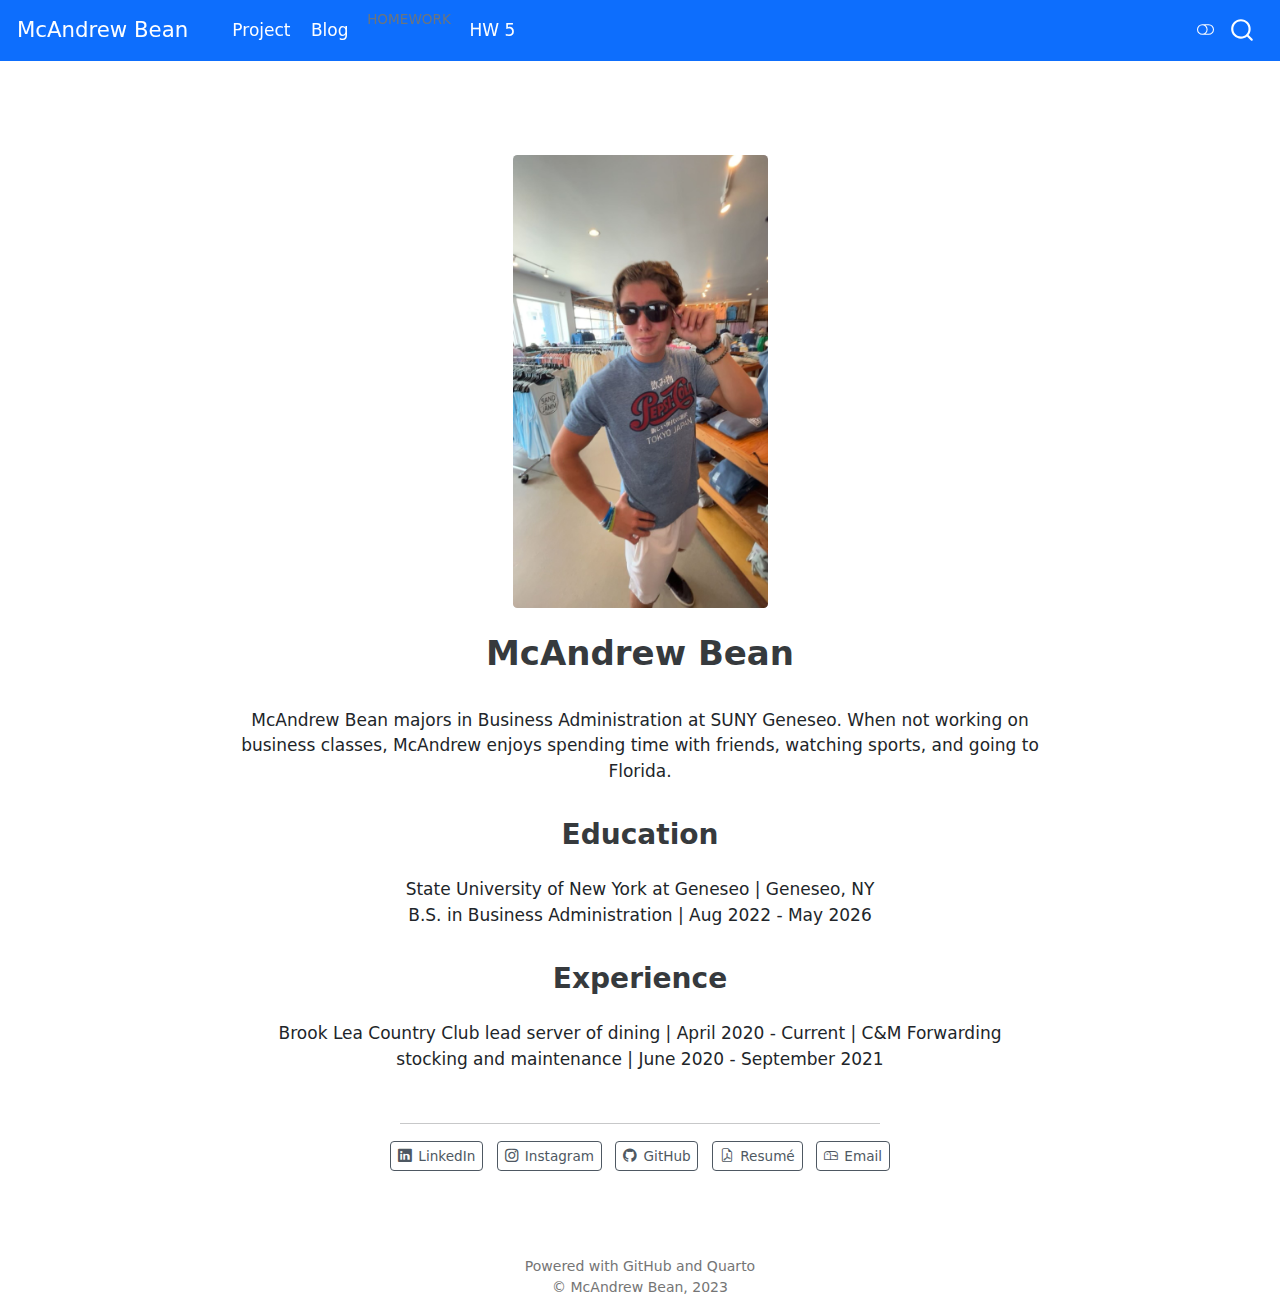
==== commit 9d2b4e31: "my website" ====
--- a/index.html
+++ b/index.html
@@ -88,6 +88,12 @@
     <a class="nav-link" href="./blog-listing.html" rel="" target="">
  <span class="menu-text">Blog</span></a>
   </li>  
+  <li class="dropdown-header">
+ <span class="menu-text">Homework</span></li>
+  <li class="nav-item">
+    <a class="nav-link" href="./danl200-hw5-bean-mcandrew.html" rel="" target="">
+ <span class="menu-text">HW 5</span></a>
+  </li>  
 </ul>
             <div class="quarto-navbar-tools ms-auto">
   <a href="" class="quarto-color-scheme-toggle quarto-navigation-tool  px-1" onclick="window.quartoToggleColorScheme(); return false;" title="Toggle dark mode"><i class="bi"></i></a>
@@ -119,7 +125,7 @@
 </section>
 <section id="experience" class="level2">
 <h2 data-anchor-id="experience">Experience</h2>
-<p>Starbucks Analytics | Data Analyst Intern | May 2024 - Aug 2024 Brook Lea Country Club lead server of dining | April 2020 - Current</p>
+<p>Brook Lea Country Club lead server of dining | April 2020 - Current | C&amp;M Forwarding stocking and maintenance | June 2020 - September 2021</p>
 
 
 </section>
